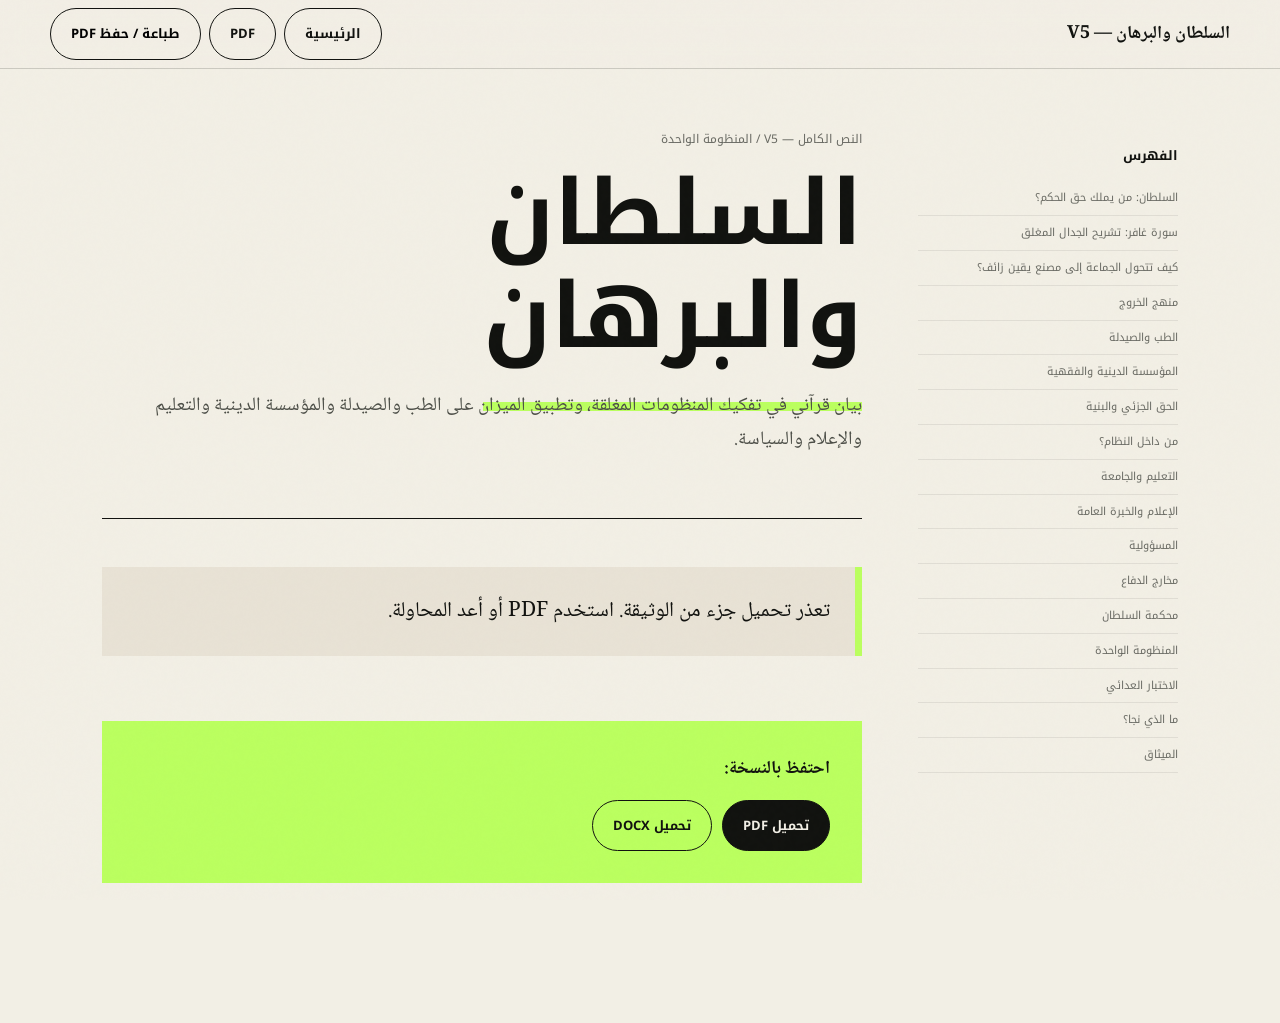
==== document/index.html @ 81b777c4 "feat: add stable same-origin document reader" ====
<!doctype html><html lang="ar" dir="rtl"><head><meta charset="utf-8"><meta name="viewport" content="width=device-width,initial-scale=1"><meta name="theme-color" content="#11120f"><title>السلطان والبرهان — الوثيقة الكاملة</title><meta name="description" content="النص الكامل لوثيقة السلطان والبرهان — V5 المنظومة الواحدة."><link rel="canonical" href="https://sultan-al-burhan.vercel.app/document/"><meta property="og:title" content="السلطان والبرهان — الوثيقة الكاملة"><meta property="og:description" content="V5 — المنظومة الواحدة. القرآن، التعقل، محكمة السلطان، Red Team والمراجع."><meta property="og:image" content="https://sultan-al-burhan.vercel.app/assets/og-image.png"><link rel="icon" href="/assets/favicon.svg" type="image/svg+xml"><link rel="stylesheet" href="/assets/styles.css"></head><body class="doc-page"><div class="progress"></div><div class="grain" aria-hidden="true"></div><header class="doc-top"><div class="inner"><strong>السلطان والبرهان — V5</strong><div class="doc-actions"><a class="btn" href="/">الرئيسية</a><a class="btn" href="/downloads/sultan-al-burhan-v5.pdf" download>PDF</a><button class="btn" onclick="window.print()">طباعة / حفظ PDF</button></div></div></header><div class="doc-layout"><aside class="toc"><h2>الفهرس</h2><a href="#section-1">السلطان: من يملك حق الحكم؟</a><a href="#section-2">سورة غافر: تشريح الجدال المغلق</a><a href="#section-3">كيف تتحول الجماعة إلى مصنع يقين زائف؟</a><a href="#section-4">منهج الخروج</a><a href="#section-5">الطب والصيدلة</a><a href="#section-6">المؤسسة الدينية والفقهية</a><a href="#section-7">الحق الجزئي والبنية</a><a href="#section-8">من داخل النظام؟</a><a href="#section-9">التعليم والجامعة</a><a href="#section-10">الإعلام والخبرة العامة</a><a href="#section-11">المسؤولية</a><a href="#section-12">مخارج الدفاع</a><a href="#section-13">محكمة السلطان</a><a href="#section-14">المنظومة الواحدة</a><a href="#section-15">الاختبار العدائي</a><a href="#section-16">ما الذي نجا؟</a><a href="#section-17">الميثاق</a></aside><main class="doc-main"><header class="doc-mast"><div class="kicker">النص الكامل — V5 / المنظومة الواحدة</div><h1>السلطان <span>والبرهان</span></h1><p>بيان قرآني في تفكيك المنظومات المغلقة، وتطبيق الميزان على الطب والصيدلة والمؤسسة الدينية والتعليم والإعلام والسياسة.</p></header><article id="document-content" class="doc-content"><div class="ayah" id="loading">جاري فتح النص الكامل…</div><noscript><p>JavaScript مطلوب لتجميع أجزاء الوثيقة على الصفحة. يمكنك تحميل PDF مباشرة.</p></noscript></article><div class="doc-download"><strong>احتفظ بالنسخة:</strong><div class="download-actions" style="margin-top:14px"><a class="btn primary" href="/downloads/sultan-al-burhan-v5.pdf" download>تحميل PDF</a><a class="btn ghost" href="/downloads/sultan-al-burhan-v5.docx" download>تحميل DOCX</a></div></div></main></div><script>const parts=Array.from({length:9},(_,i)=>`/document/parts/part-${String(i+1).padStart(2,'0')}.html`);Promise.all(parts.map(u=>fetch(u).then(r=>{if(!r.ok)throw new Error(u);return r.text()}))).then(xs=>{document.getElementById('document-content').innerHTML=xs.join('');if(location.hash)setTimeout(()=>document.querySelector(location.hash)?.scrollIntoView(),0)}).catch(()=>{document.getElementById('loading').textContent='تعذر تحميل جزء من الوثيقة. استخدم PDF أو أعد المحاولة.'});</script><script src="/assets/app.js" defer></script></body></html>
---- assets/styles.css ----
@import url('https://fonts.googleapis.com/css2?family=Noto+Kufi+Arabic:wght@400;600;700;800&family=Noto+Naskh+Arabic:wght@400;500;600;700&display=swap');
:root{--ink:#11120f;--paper:#f2efe5;--paper-2:#e8e3d6;--acid:#bbff5f;--muted:#696a63;--line:rgba(17,18,15,.17);--max:1160px;--dark:#10110f}
*{box-sizing:border-box}html{scroll-behavior:smooth}body{margin:0;background:var(--paper);color:var(--ink);font-family:'Noto Naskh Arabic',Tahoma,Arial,sans-serif;line-height:1.8}a{color:inherit;text-decoration:none}button{font:inherit}.wrap{width:min(var(--max),calc(100% - 40px));margin-inline:auto}
.grain{position:fixed;inset:0;pointer-events:none;opacity:.025;z-index:99;background-image:url("data:image/svg+xml,%3Csvg viewBox='0 0 180 180' xmlns='http://www.w3.org/2000/svg'%3E%3Cfilter id='n'%3E%3CfeTurbulence type='fractalNoise' baseFrequency='.85' numOctaves='4' stitchTiles='stitch'/%3E%3C/filter%3E%3Crect width='100%25' height='100%25' filter='url(%23n)' opacity='.65'/%3E%3C/svg%3E")}
.nav{height:82px;display:flex;align-items:center;justify-content:space-between;border-bottom:1px solid var(--line);font-family:'Noto Kufi Arabic',sans-serif;font-size:13px}.brand{font-weight:800}.nav nav{display:flex;gap:24px;align-items:center}.nav nav a{opacity:.72}.nav nav a:hover{opacity:1}.nav-download{border:1px solid var(--ink);padding:5px 11px;border-radius:100px;opacity:1!important}
.hero{min-height:690px;padding:100px 0 56px;display:flex;flex-direction:column;justify-content:center}.eyebrow,.section-kicker{font-family:'Noto Kufi Arabic',sans-serif;font-size:12px;font-weight:700;letter-spacing:.04em;color:var(--muted)}.hero h1{font-family:'Noto Kufi Arabic',sans-serif;font-size:clamp(72px,13vw,170px);line-height:.95;margin:18px 0 24px;letter-spacing:-.06em}.hero h1 span{display:inline-block;border-bottom:12px solid var(--acid)}.lead{font-family:'Noto Kufi Arabic',sans-serif;font-size:clamp(22px,3.4vw,38px);font-weight:600;line-height:1.5;max-width:900px;margin:0 0 24px}.intro{font-size:20px;max-width:770px;color:#3e403b;margin:0 0 34px}.hero-actions{display:flex;gap:12px;flex-wrap:wrap}.btn{font-family:'Noto Kufi Arabic',sans-serif;font-size:13px;font-weight:700;padding:13px 20px;border-radius:999px;border:1px solid var(--ink);display:inline-flex;align-items:center;justify-content:center;cursor:pointer;background:transparent}.btn.primary{background:var(--ink);color:var(--paper)}.btn.primary:hover{background:#2a2c26}.btn.ghost:hover{background:rgba(17,18,15,.05)}.meta-row{margin-top:44px;display:flex;gap:18px;flex-wrap:wrap;font-family:'Noto Kufi Arabic',sans-serif;font-size:11px;color:var(--muted)}
.verse-band{background:var(--paper-2);border-top:1px solid var(--line);border-bottom:1px solid var(--line)}.verse-grid{display:grid;grid-template-columns:1fr 1fr}.verse-grid blockquote{margin:0;padding:48px 42px;border-left:1px solid var(--line)}.verse-grid blockquote:last-child{border-left:0}.verse-grid p{font-size:24px;line-height:2;margin:0 0 12px}.verse-grid cite{font-family:'Noto Kufi Arabic',sans-serif;font-style:normal;font-size:11px;color:var(--muted)}
.section{padding:110px 0}.section h2{font-family:'Noto Kufi Arabic',sans-serif;font-size:clamp(34px,5vw,64px);line-height:1.35;margin:16px 0 54px;letter-spacing:-.03em}.section h2 em{font-style:normal;border-bottom:8px solid var(--acid)}.three{display:grid;grid-template-columns:repeat(3,1fr);border-top:1px solid var(--ink);border-bottom:1px solid var(--ink)}.three article{padding:32px;border-left:1px solid var(--line)}.three article:last-child{border-left:0}.three .num{font-family:'Noto Kufi Arabic';font-size:11px;color:var(--muted)}.three h3{font-family:'Noto Kufi Arabic';font-size:24px;margin:16px 0 10px}.three p{font-size:17px;margin:0;color:#4c4d47}
.dark{background:var(--dark);color:var(--paper)}.light{color:#a6aa9e}.light-title{max-width:900px}.chain{display:flex;align-items:center;gap:12px;flex-wrap:wrap;margin:38px 0}.chain div{border:1px solid rgba(242,239,229,.35);padding:12px 16px;border-radius:999px;font-family:'Noto Kufi Arabic';font-size:12px}.chain span{color:var(--acid);font-size:22px}.dark-copy{max-width:850px;font-size:20px;color:#cbcdc5}
.verdict-section{padding-top:130px}.verdict{border:1px solid var(--ink);padding:50px;position:relative;background:#ece7d9}.verdict:before{content:'';position:absolute;right:0;top:0;width:10px;height:100%;background:var(--acid)}.verdict-label{font-family:'Noto Kufi Arabic';font-size:12px;font-weight:800;margin:0}.verdict h2{font-size:clamp(32px,4.5vw,56px);margin:16px 0 24px}.verdict>p:last-child{font-size:20px;max-width:900px;margin:0}
.court-section{background:#ded8ca;border-top:1px solid var(--line);border-bottom:1px solid var(--line)}.court-grid{display:grid;grid-template-columns:1fr 1fr;gap:1px;background:var(--ink);border:1px solid var(--ink)}.court-card{background:var(--paper);padding:34px}.court-card span{font-family:'Noto Kufi Arabic';font-size:11px;color:var(--muted)}.court-card h3{font-family:'Noto Kufi Arabic';font-size:28px;line-height:1.5;margin:13px 0}.court-card p{margin:0;font-size:17px;color:#4c4d47}
.questions ol{list-style:none;padding:0;margin:0;border-top:1px solid var(--ink)}.questions li{display:grid;grid-template-columns:70px 1fr;align-items:center;border-bottom:1px solid var(--line);padding:18px 0;font-family:'Noto Kufi Arabic';font-size:clamp(18px,2.5vw,27px);font-weight:600}.questions li span{font-size:11px;color:var(--muted)}
.sources-section{background:#f7f4eb}.source-list{border-top:1px solid var(--ink)}.source-list a{display:grid;grid-template-columns:180px 1fr;gap:28px;padding:24px 0;border-bottom:1px solid var(--line);transition:.2s}.source-list a:hover{padding-right:12px}.source-list strong{font-family:'Noto Kufi Arabic';font-size:13px}.source-list span{font-size:17px;color:#454740}.source-note{color:var(--muted);margin-top:24px}
.download-section{padding-bottom:70px}.download-box{background:var(--acid);padding:46px;display:flex;gap:40px;justify-content:space-between;align-items:center}.download-box h2{font-size:42px;margin:7px 0 8px}.download-box p{max-width:680px;margin:0}.download-actions{display:flex;gap:10px;flex-shrink:0;flex-wrap:wrap}.share{padding:0 0 80px;text-align:center}.share p{font-family:'Noto Kufi Arabic';font-weight:700}.share-buttons{display:flex;justify-content:center;gap:8px;flex-wrap:wrap}.share-buttons button{background:transparent;border:1px solid var(--ink);border-radius:999px;padding:9px 15px;cursor:pointer}.share-buttons button:hover{background:var(--ink);color:var(--paper)}#copied{opacity:0;margin-top:12px;font-size:13px;color:var(--muted);transition:.2s}#copied.show{opacity:1}.footer{border-top:1px solid var(--line);padding:30px 0 45px;display:flex;justify-content:space-between;gap:20px;font-family:'Noto Kufi Arabic';font-size:11px;color:var(--muted)}
.doc-page{font-size:18px}.doc-top{position:sticky;top:0;z-index:20;background:rgba(242,239,229,.94);backdrop-filter:blur(12px);border-bottom:1px solid var(--line)}.doc-top .inner{width:min(1180px,calc(100% - 32px));margin:auto;min-height:68px;display:flex;align-items:center;justify-content:space-between;gap:12px}.doc-actions{display:flex;gap:8px;flex-wrap:wrap}.doc-layout{width:min(1180px,calc(100% - 32px));margin:auto;display:grid;grid-template-columns:260px minmax(0,760px);gap:56px;justify-content:center}.toc{position:sticky;top:96px;align-self:start;padding:48px 0;max-height:calc(100vh - 110px);overflow:auto}.toc h2{font-family:'Noto Kufi Arabic';font-size:13px;margin:0 0 14px}.toc a{display:block;font-family:'Noto Kufi Arabic';font-size:11px;color:var(--muted);padding:7px 0;border-bottom:1px solid rgba(17,18,15,.08)}.toc a:hover{color:var(--ink)}.doc-main{padding:60px 0 120px;min-width:0}.doc-mast{padding-bottom:42px;border-bottom:1px solid var(--ink);margin-bottom:48px}.doc-mast .kicker{font-family:'Noto Kufi Arabic';font-size:12px;color:var(--muted)}.doc-mast h1{font-family:'Noto Kufi Arabic';font-size:clamp(48px,8vw,90px);line-height:1.15;margin:12px 0}.doc-mast h1 span{border-bottom:9px solid var(--acid)}.doc-mast p{font-size:19px;color:#4b4d46}.doc-content h2{font-family:'Noto Kufi Arabic';font-size:clamp(28px,4vw,43px);line-height:1.45;margin:76px 0 28px;padding-top:20px;border-top:1px solid var(--ink)}.doc-content h3{font-family:'Noto Kufi Arabic';font-size:23px;line-height:1.55;margin:44px 0 16px}.doc-content p{margin:0 0 16px}.doc-content .table-wrap{overflow:auto;margin:25px 0;border:1px solid var(--ink);background:#ece7da}.doc-content table{border-collapse:collapse;width:100%;min-width:620px;font-size:15px;line-height:1.8}.doc-content th,.doc-content td{padding:14px 15px;border-left:1px solid var(--line);border-bottom:1px solid var(--line);vertical-align:top}.doc-content th{font-weight:600;background:#e0d9ca}.doc-content .ayah{font-size:21px;line-height:2.15;background:#e8e2d5;border-right:7px solid var(--acid);padding:22px 25px;margin:24px 0}.doc-download{margin:65px 0 20px;background:var(--acid);padding:32px}.progress{position:fixed;top:0;right:0;height:3px;background:var(--acid);width:0;z-index:50}
@media(max-width:900px){.doc-layout{grid-template-columns:1fr}.toc{display:none}.doc-main{padding-top:38px}}
@media(max-width:820px){.nav nav a:not(.nav-download){display:none}.hero{min-height:auto;padding:80px 0}.hero h1{font-size:clamp(62px,22vw,118px)}.hero h1 span{border-width:8px}.verse-grid{grid-template-columns:1fr}.verse-grid blockquote{border-left:0;border-bottom:1px solid var(--line);padding:32px 0}.verse-grid blockquote:last-child{border-bottom:0}.three{grid-template-columns:1fr}.three article{border-left:0;border-bottom:1px solid var(--line);padding:28px 0}.three article:last-child{border-bottom:0}.court-grid{grid-template-columns:1fr}.section{padding:80px 0}.verdict{padding:34px 26px}.source-list a{grid-template-columns:1fr;gap:4px}.download-box{flex-direction:column;align-items:flex-start;padding:32px 24px}.footer{flex-direction:column}.chain span{display:none}.doc-top .inner{padding:10px 0;align-items:flex-start}.doc-main{font-size:17px}.doc-content h2{margin-top:60px}.doc-content table{min-width:560px}}
@media print{.doc-top,.toc,.progress,.doc-download{display:none!important}.doc-layout{display:block;width:100%}.doc-main{padding:0}.doc-content h2{break-after:avoid}.doc-content .table-wrap{overflow:visible}.doc-content table{min-width:0;font-size:10px}body{background:#fff}.grain{display:none}}
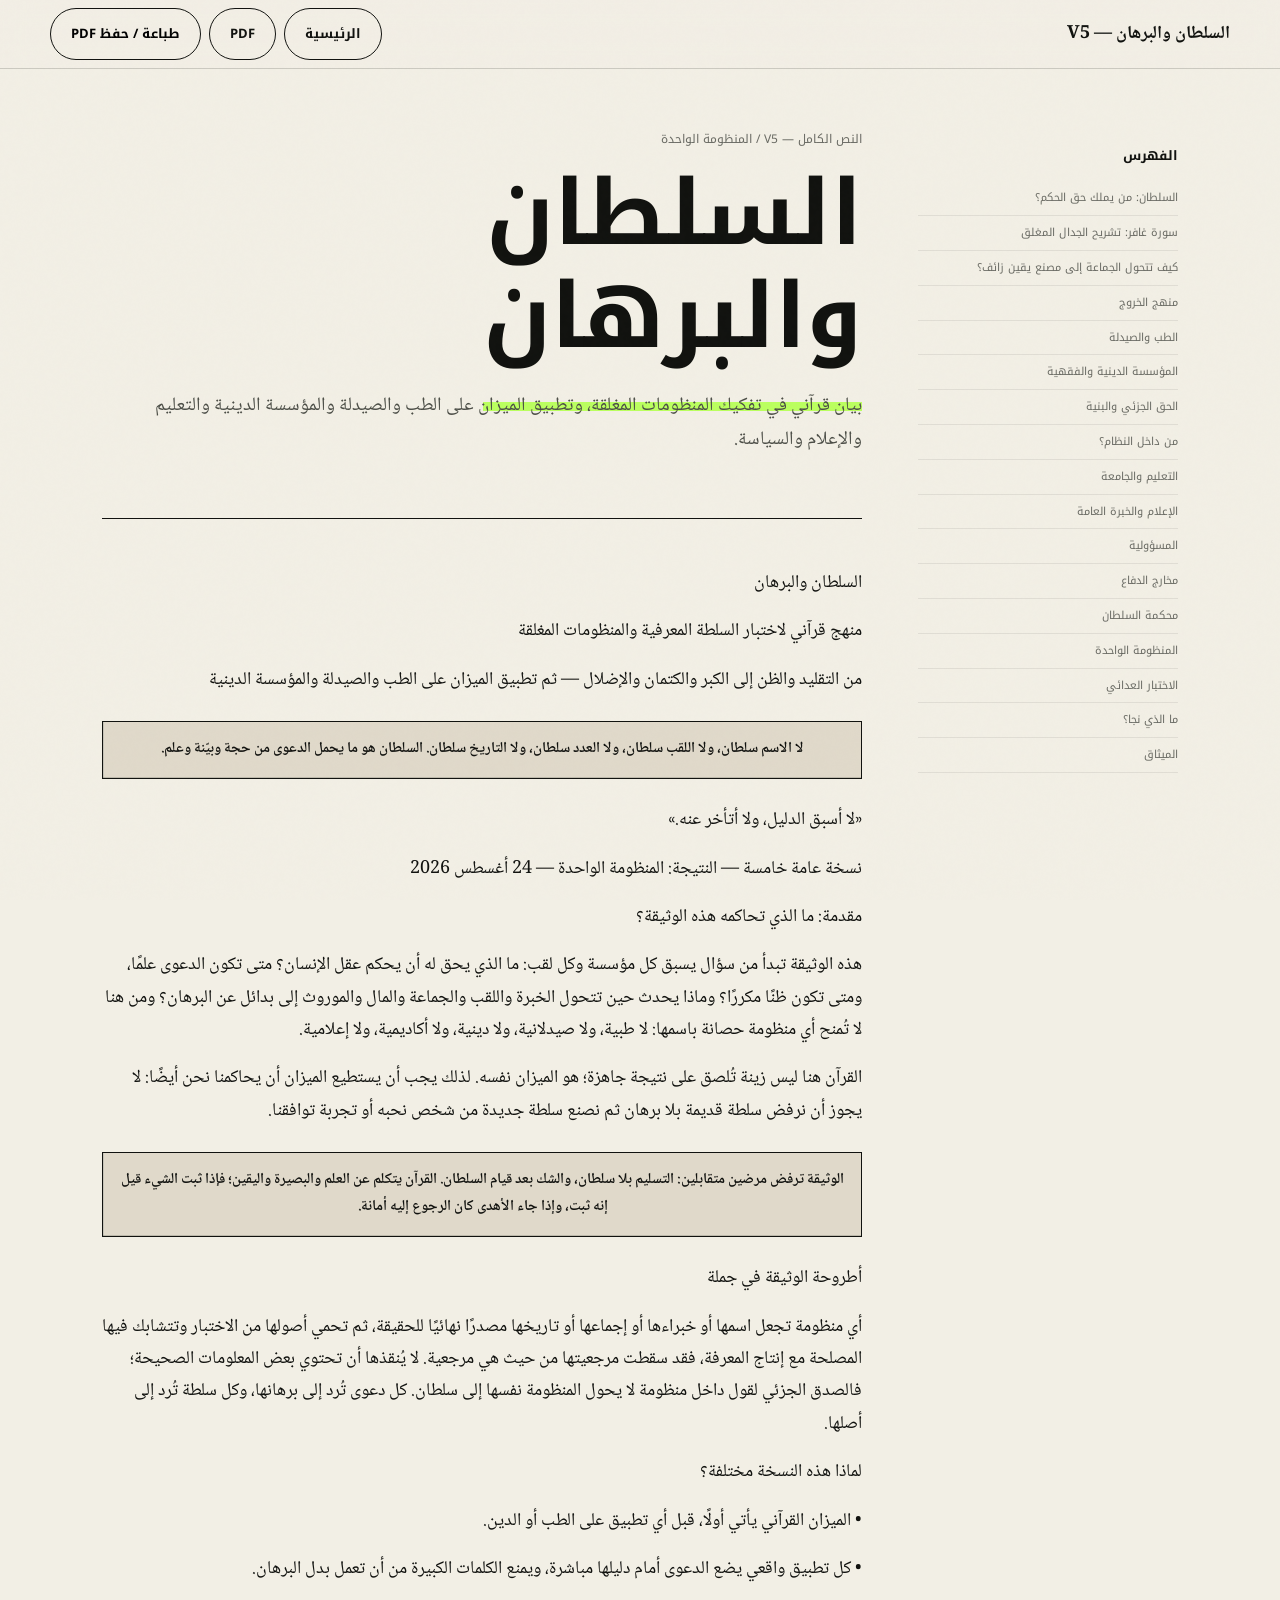
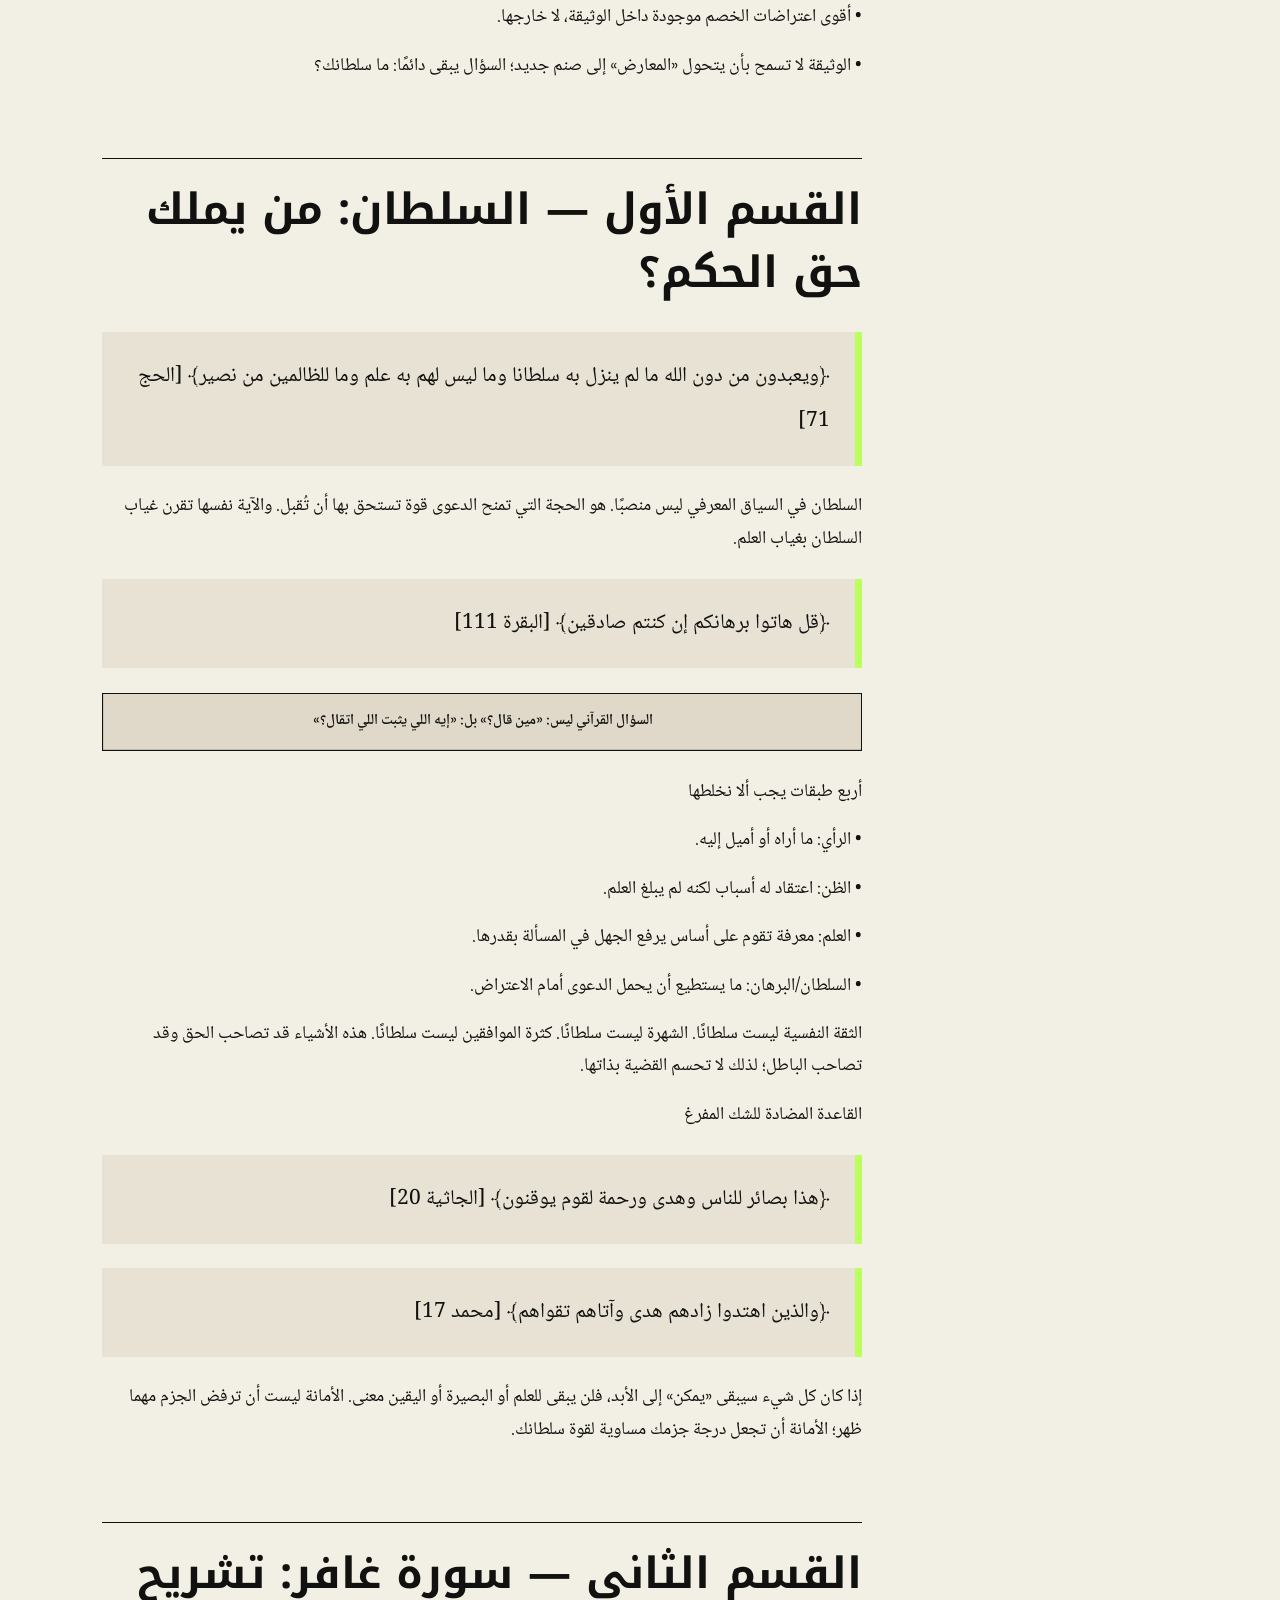
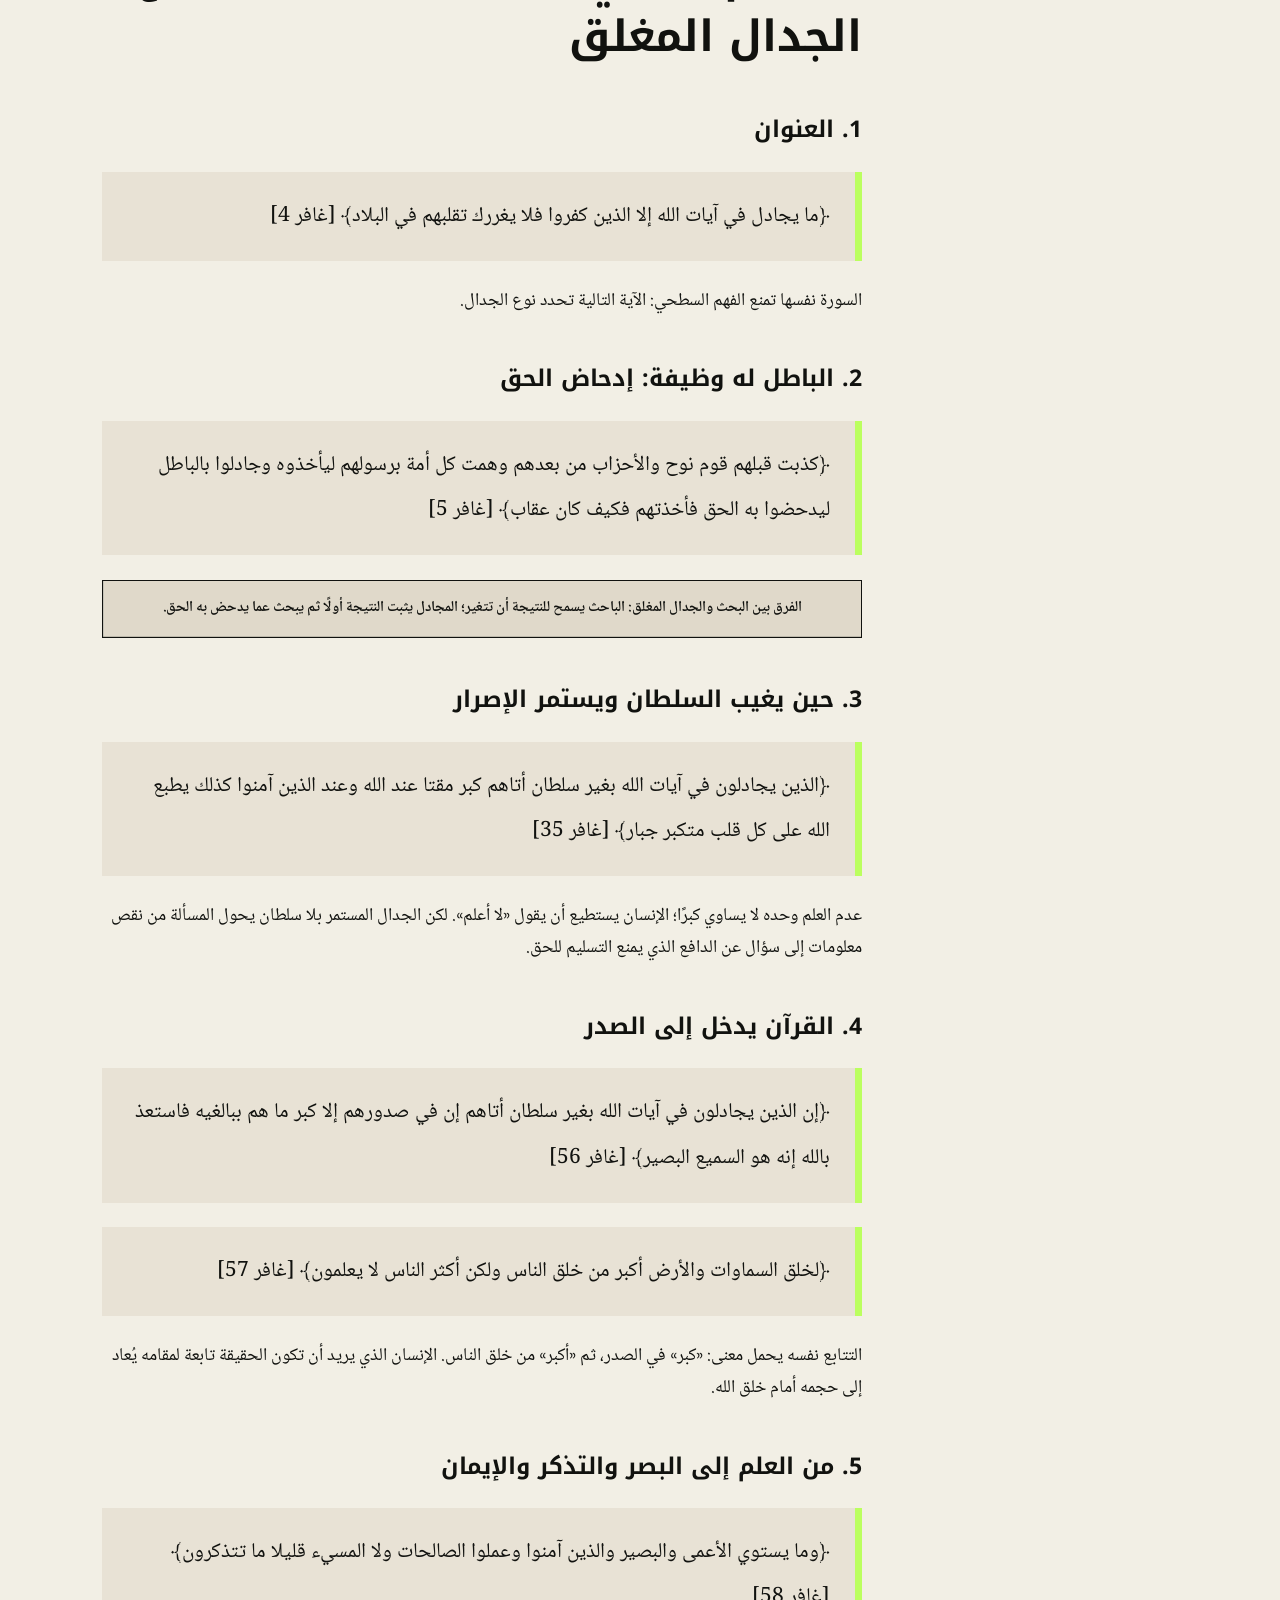
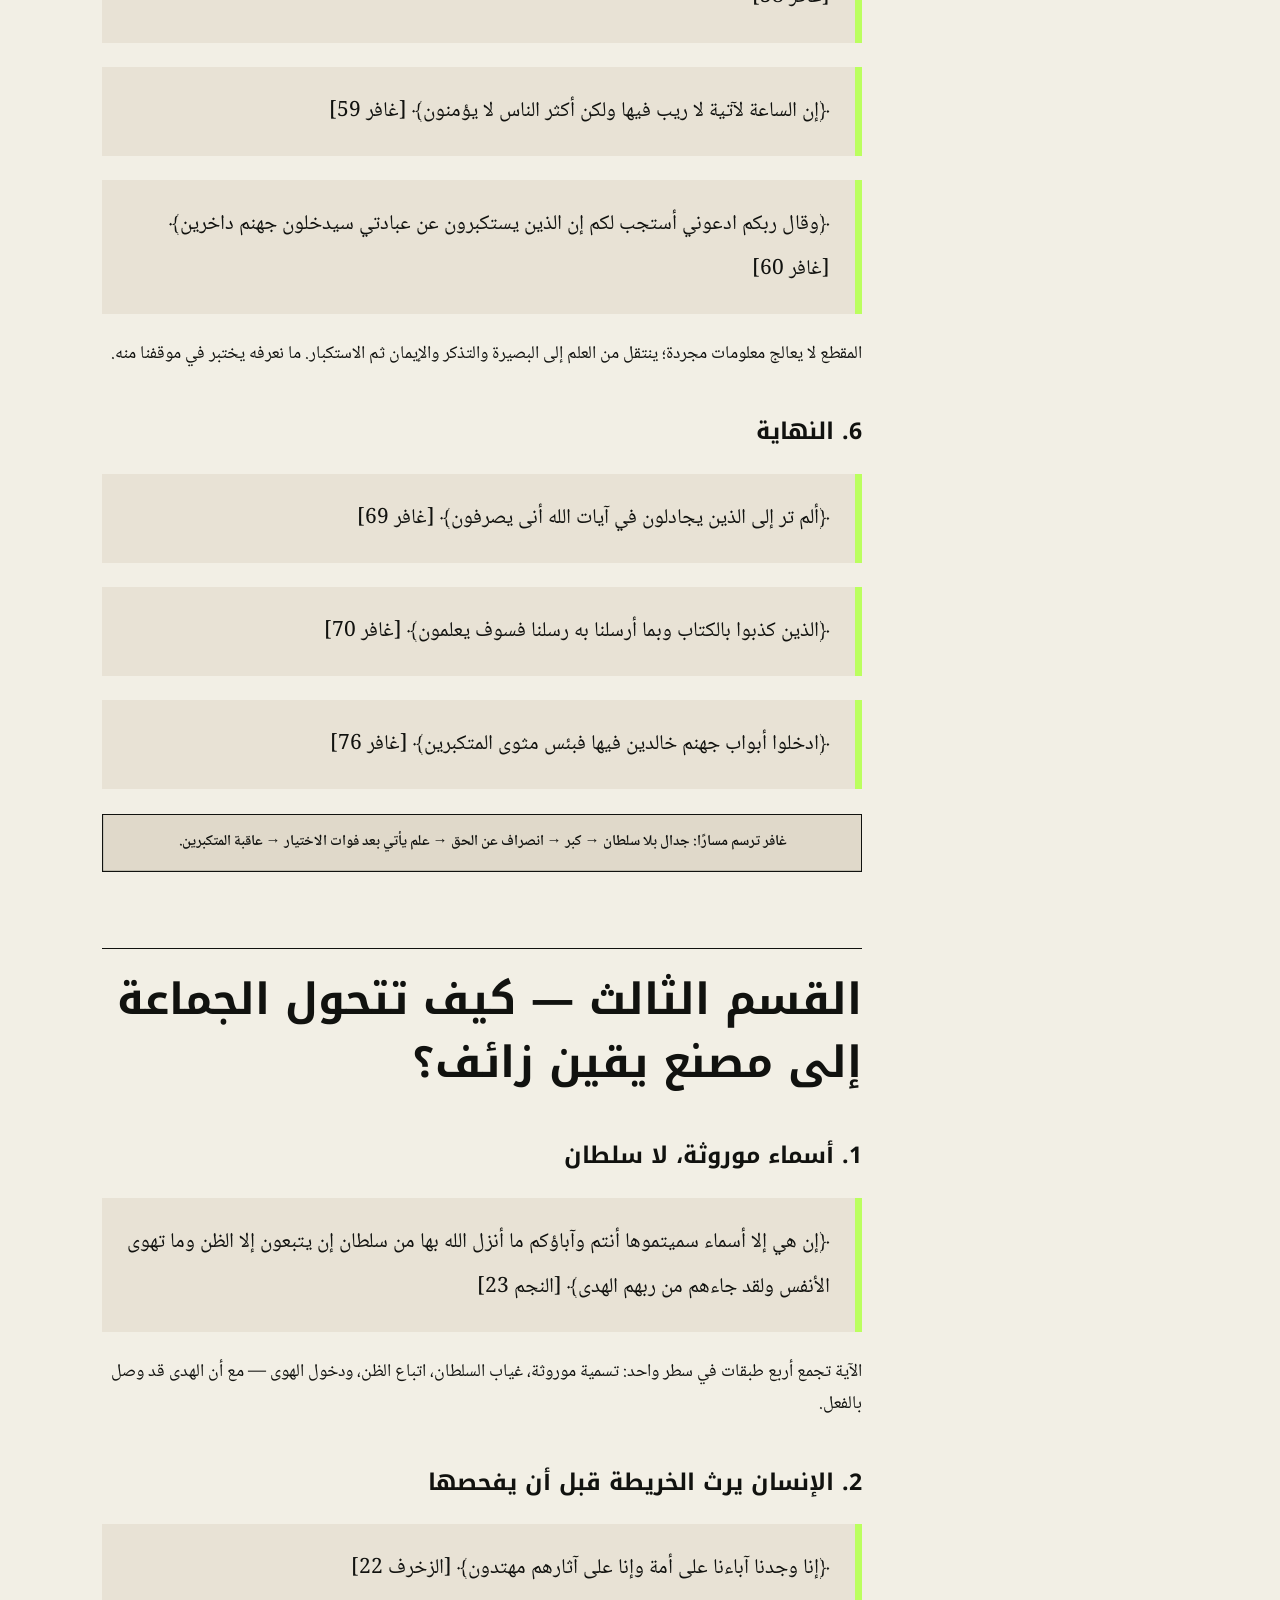
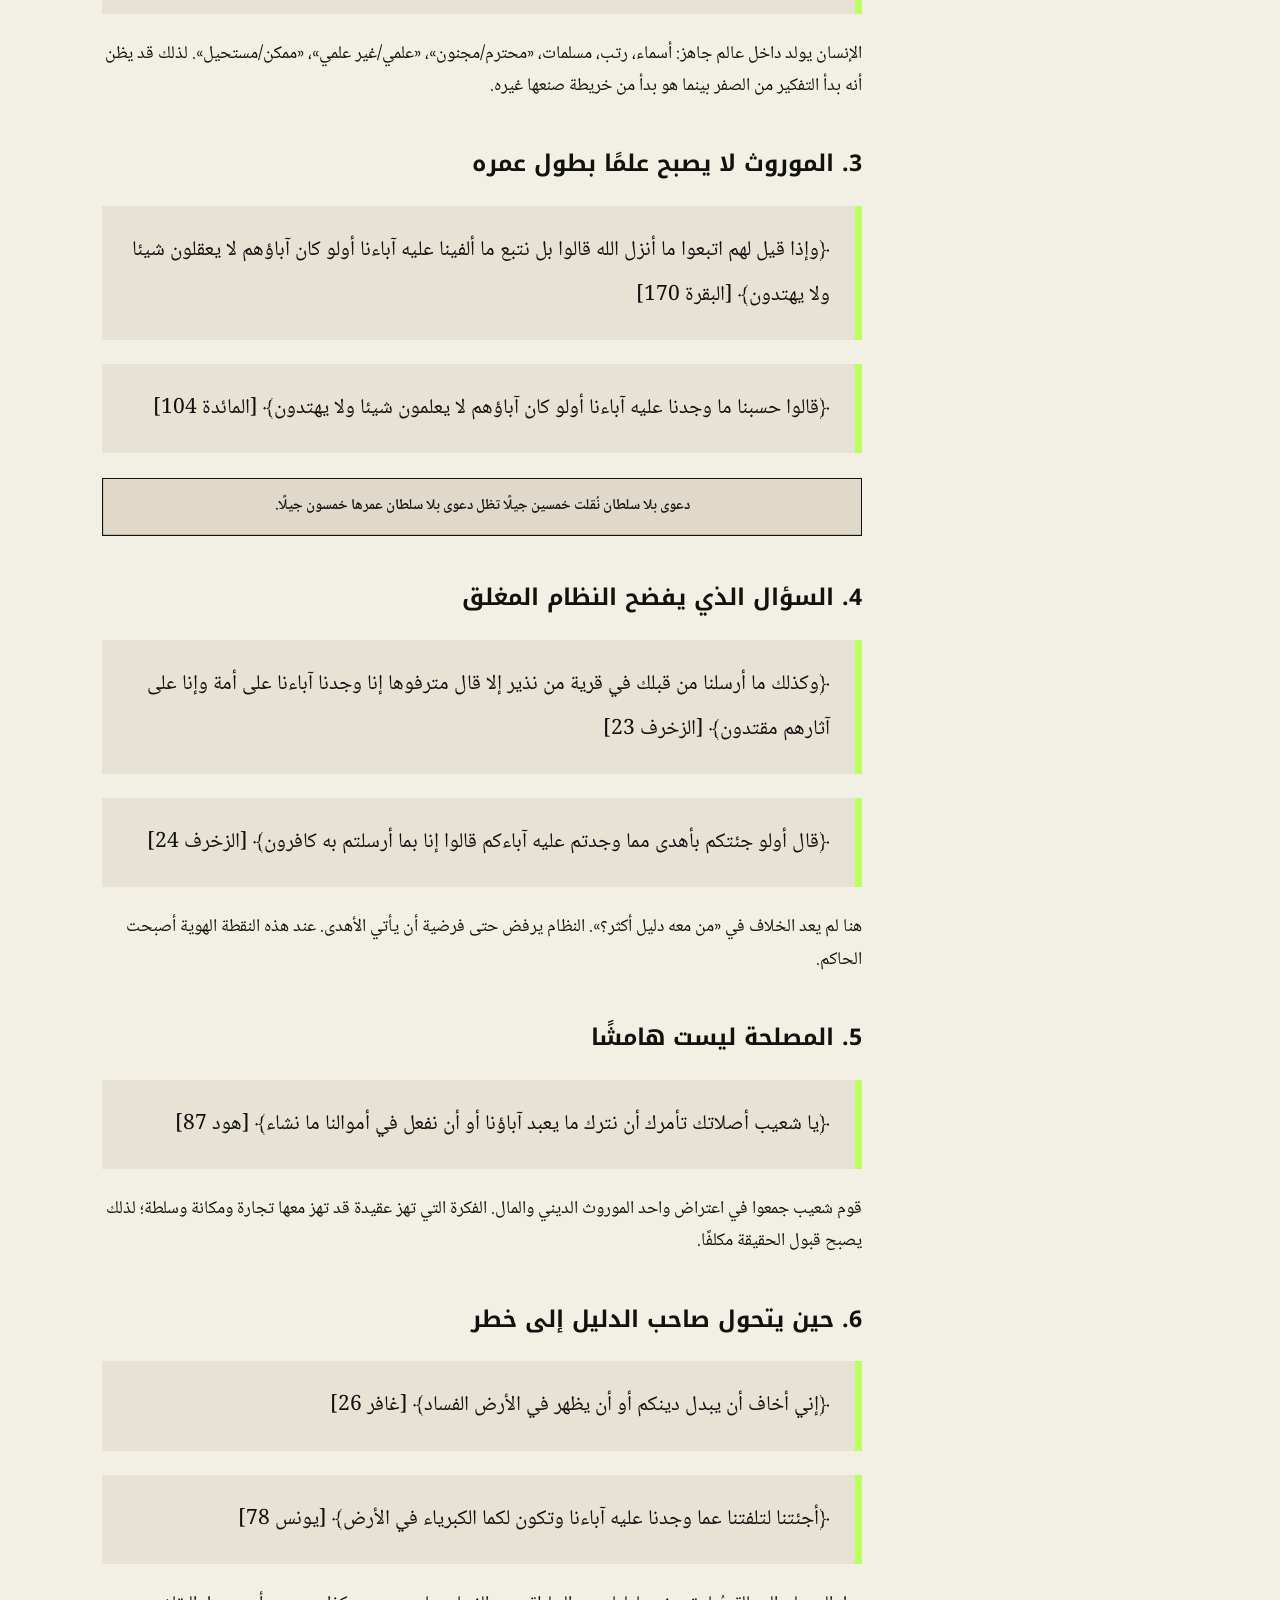
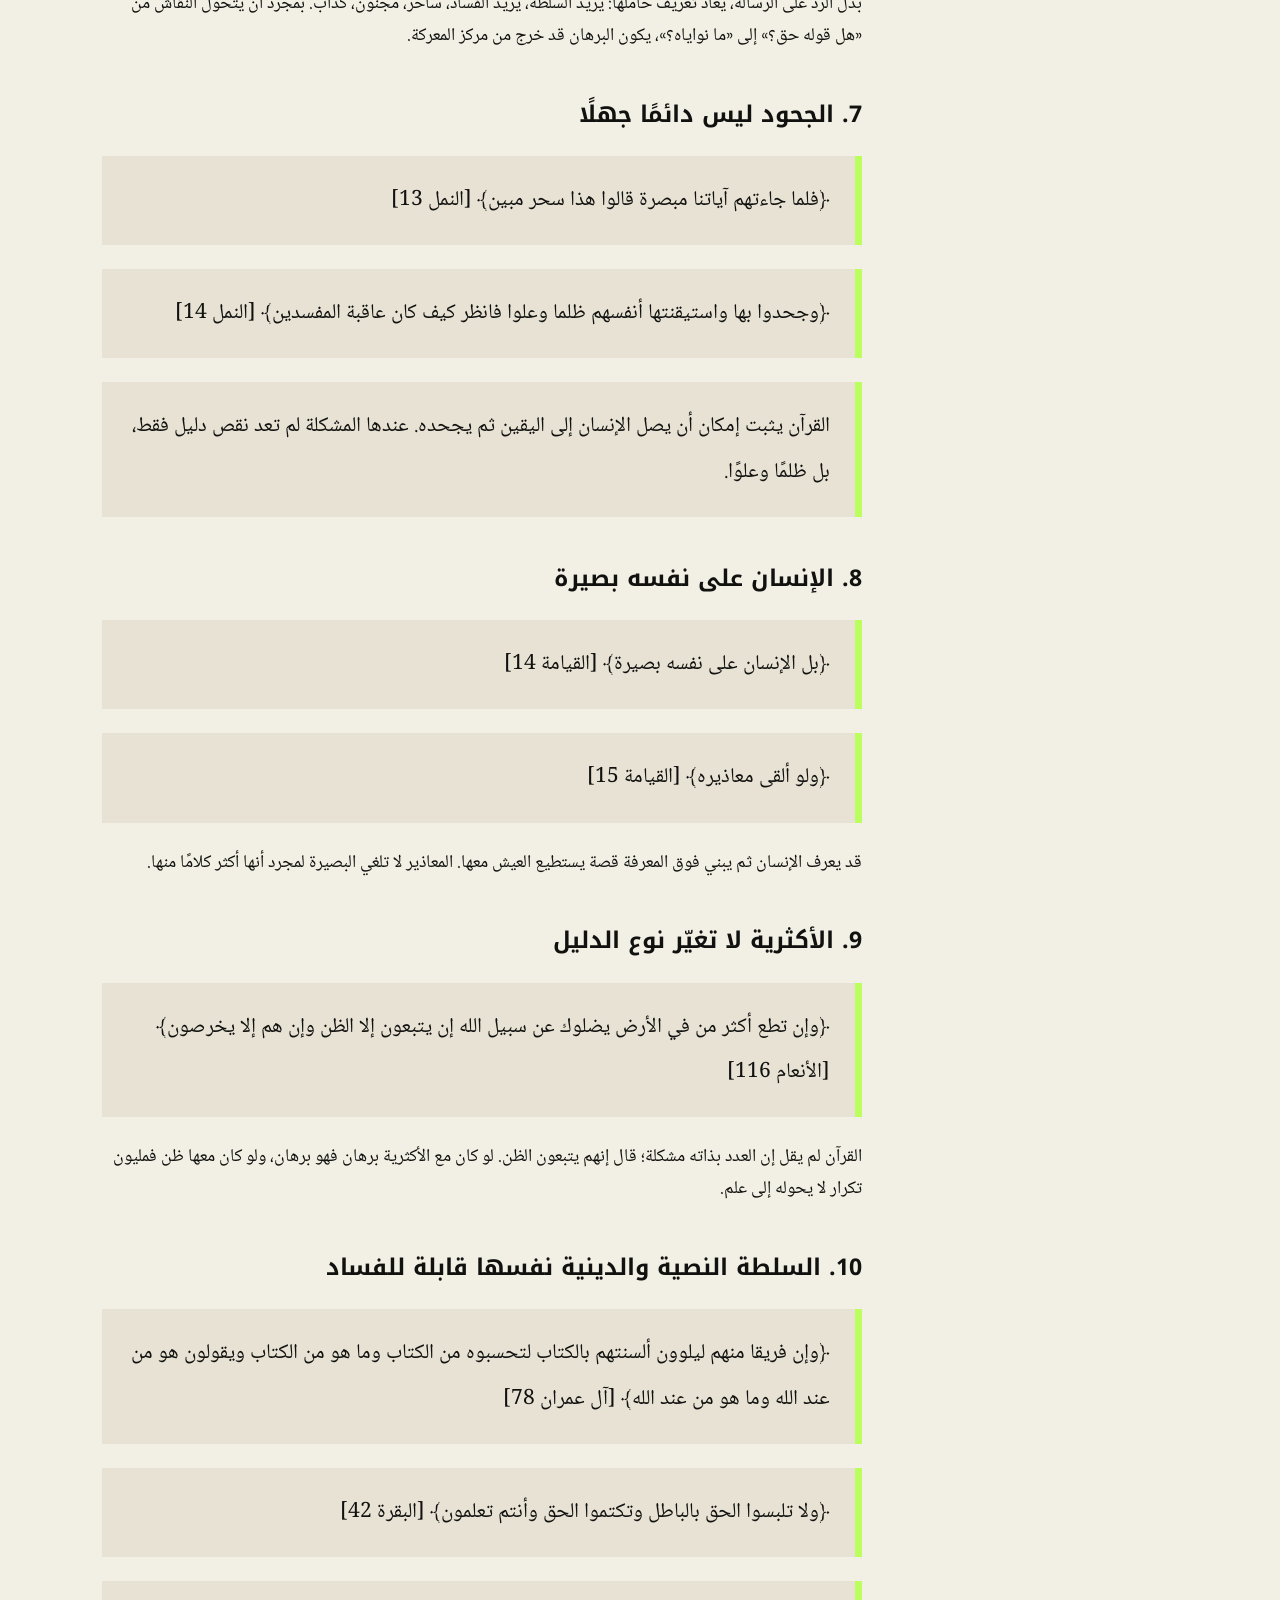
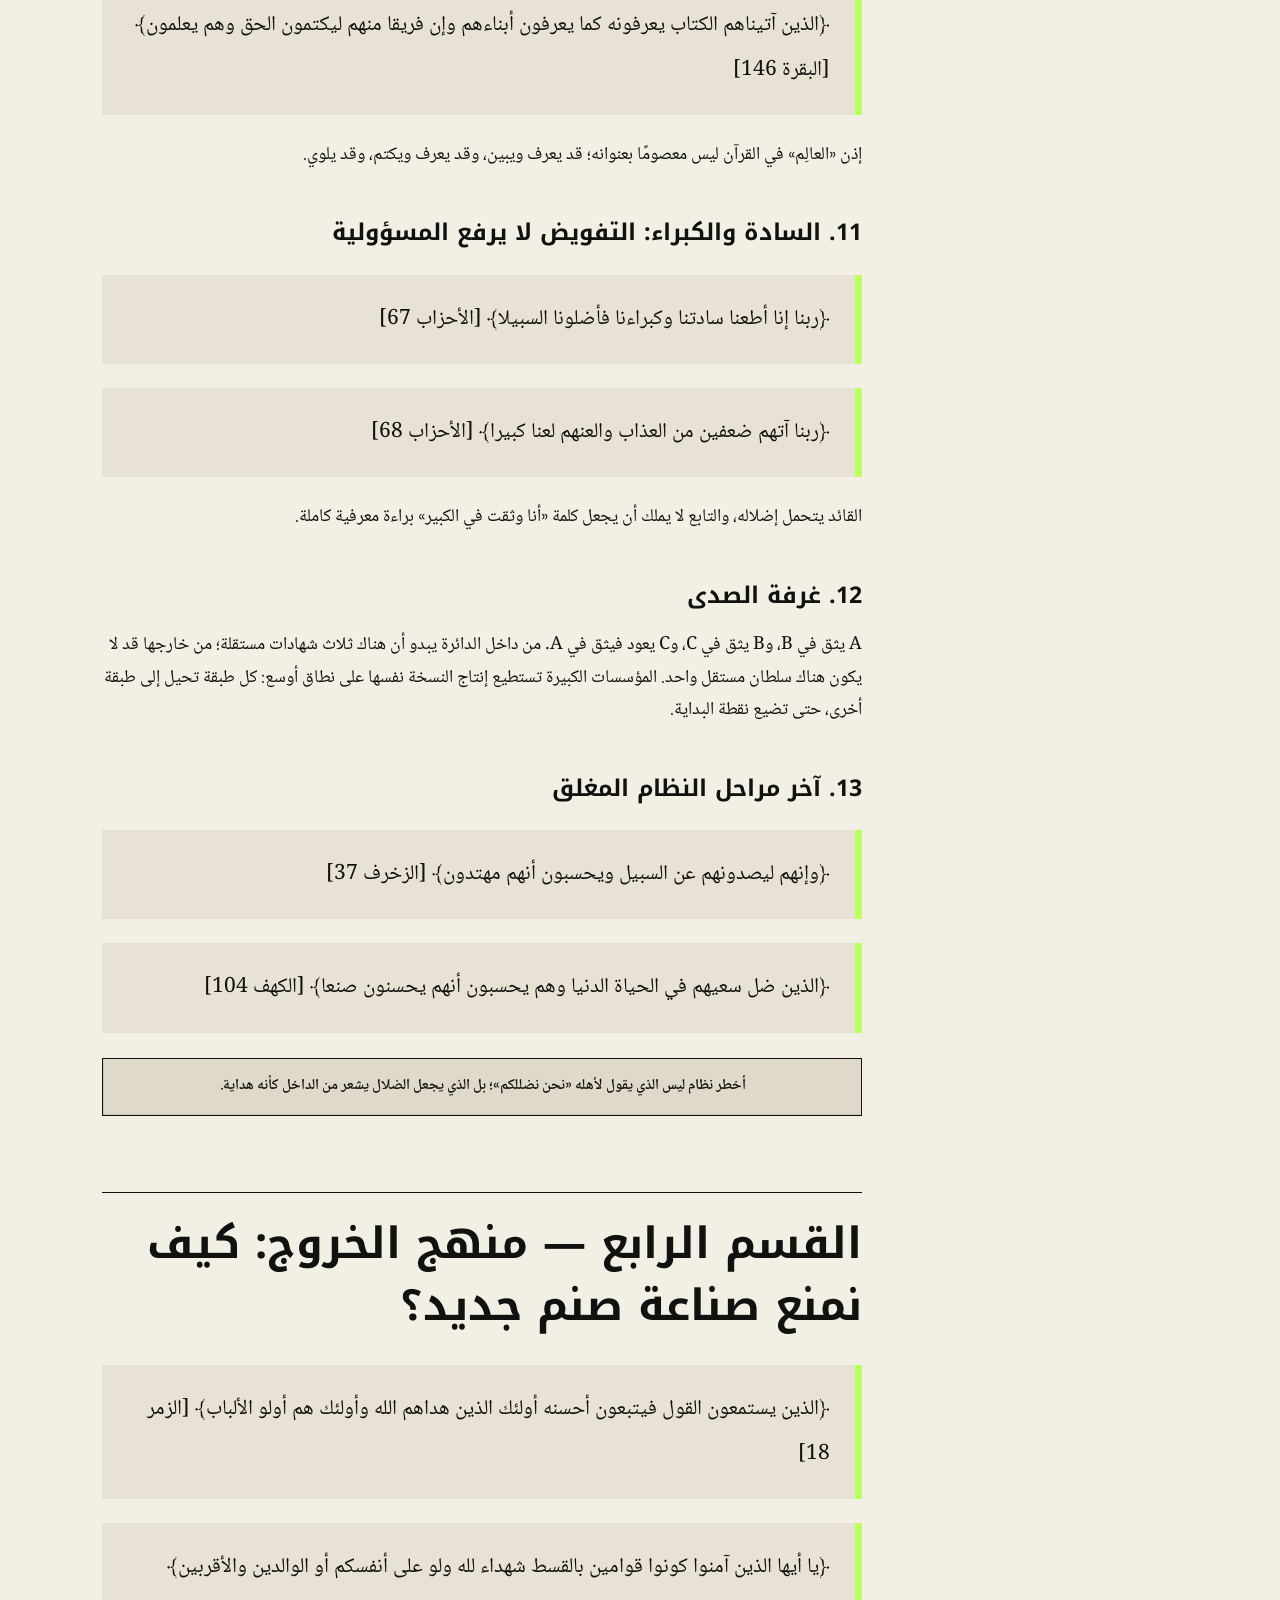
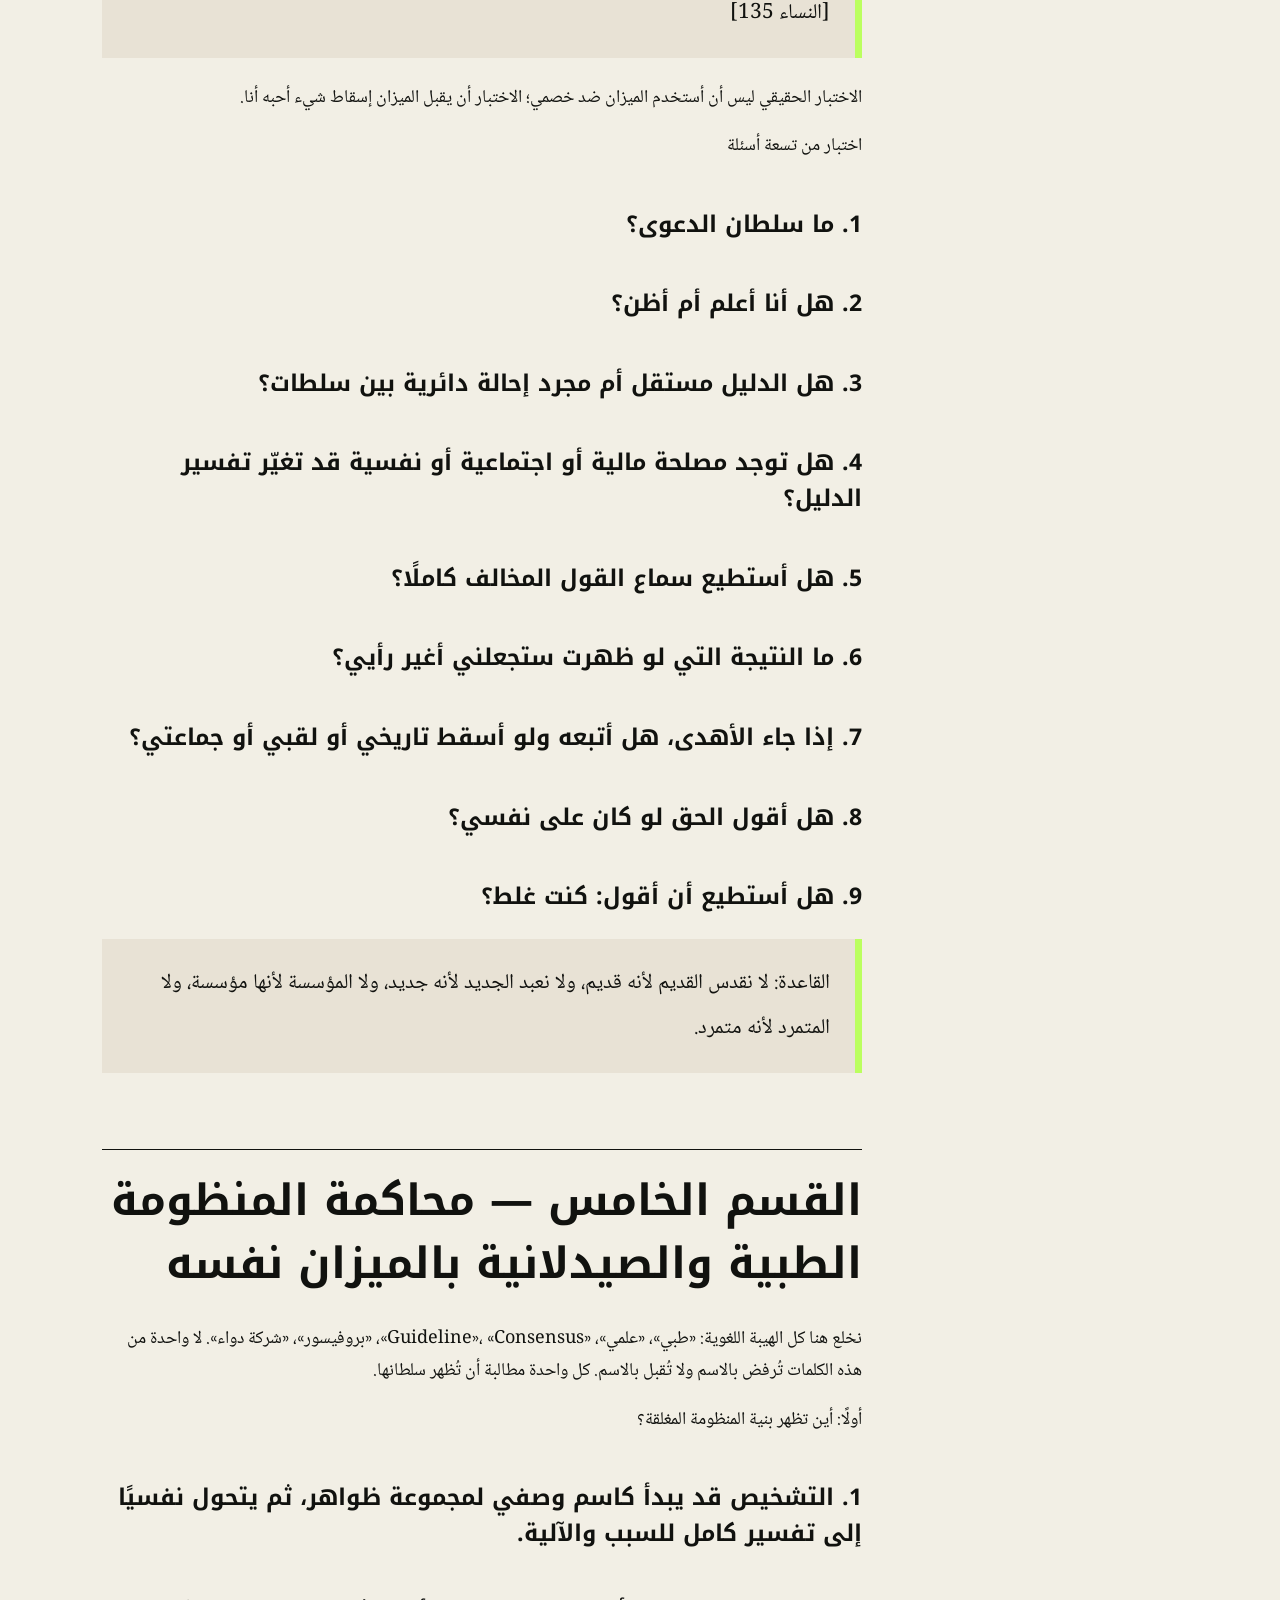
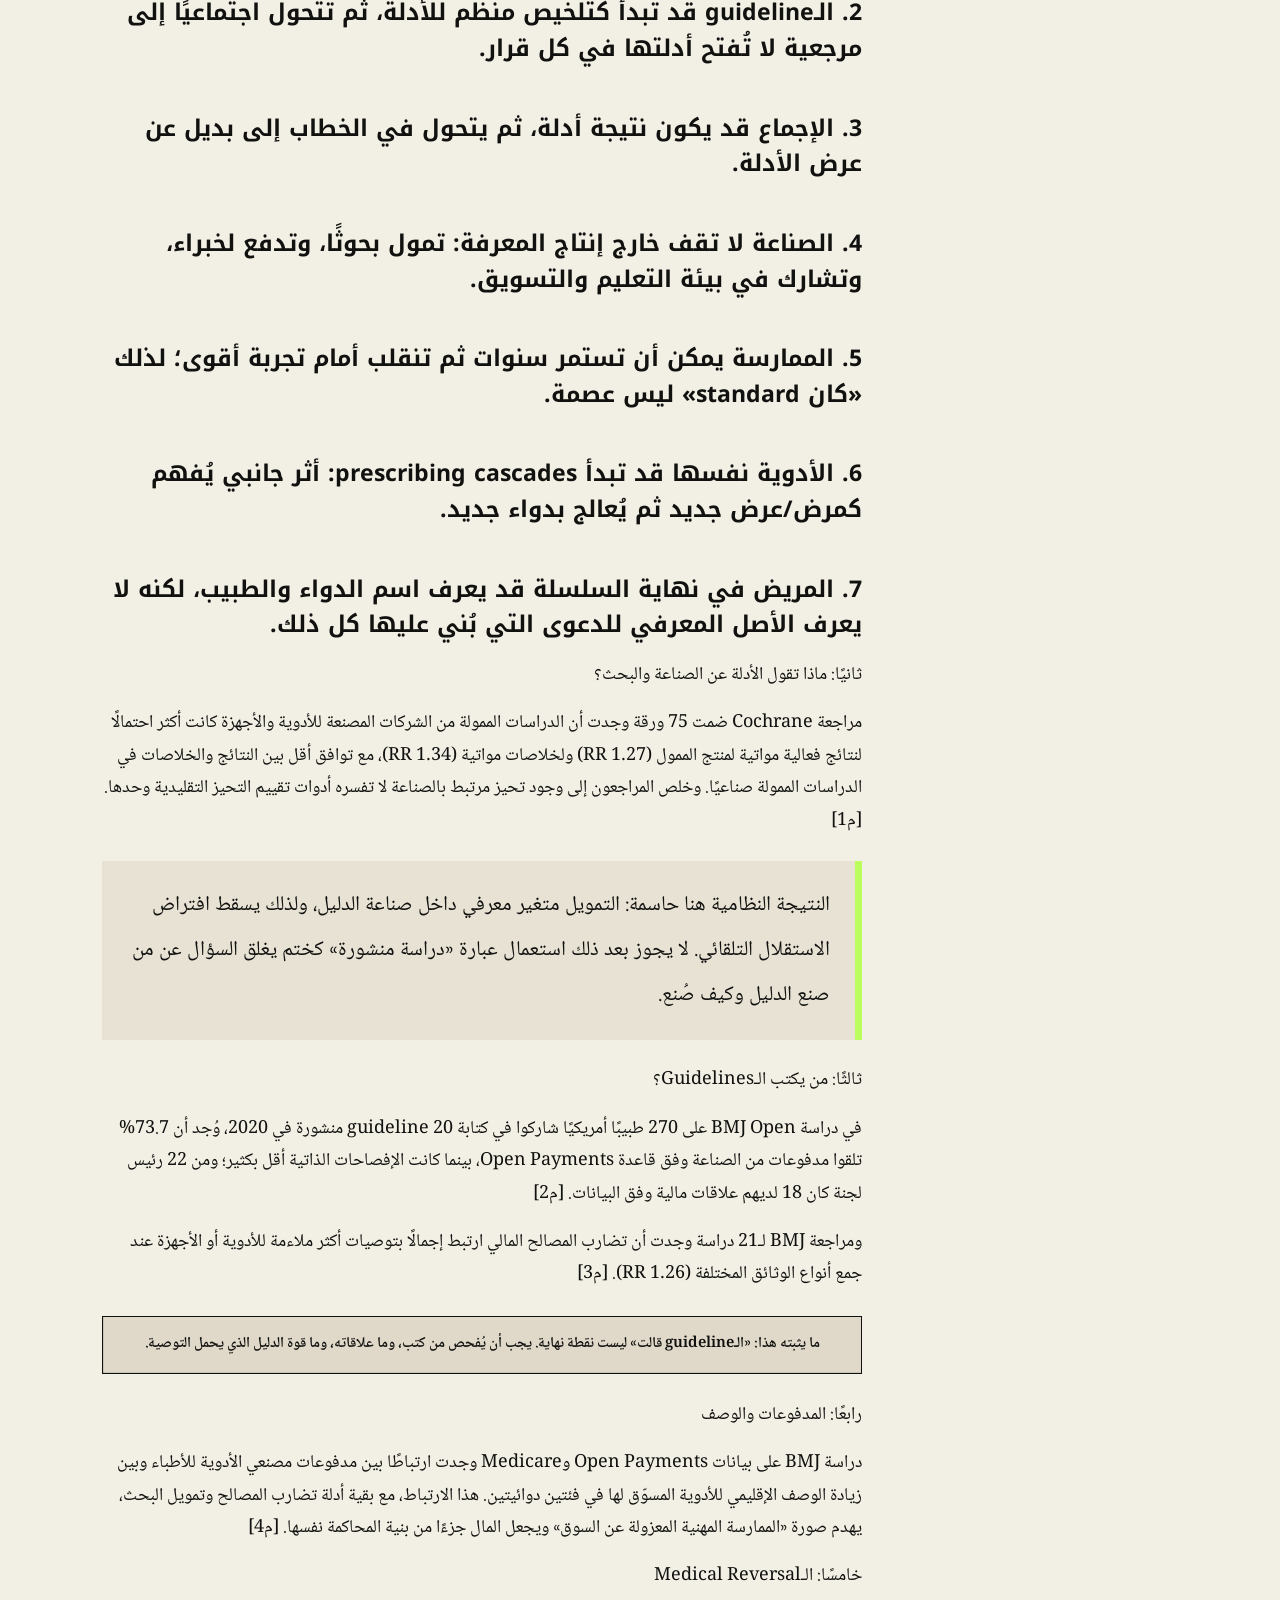
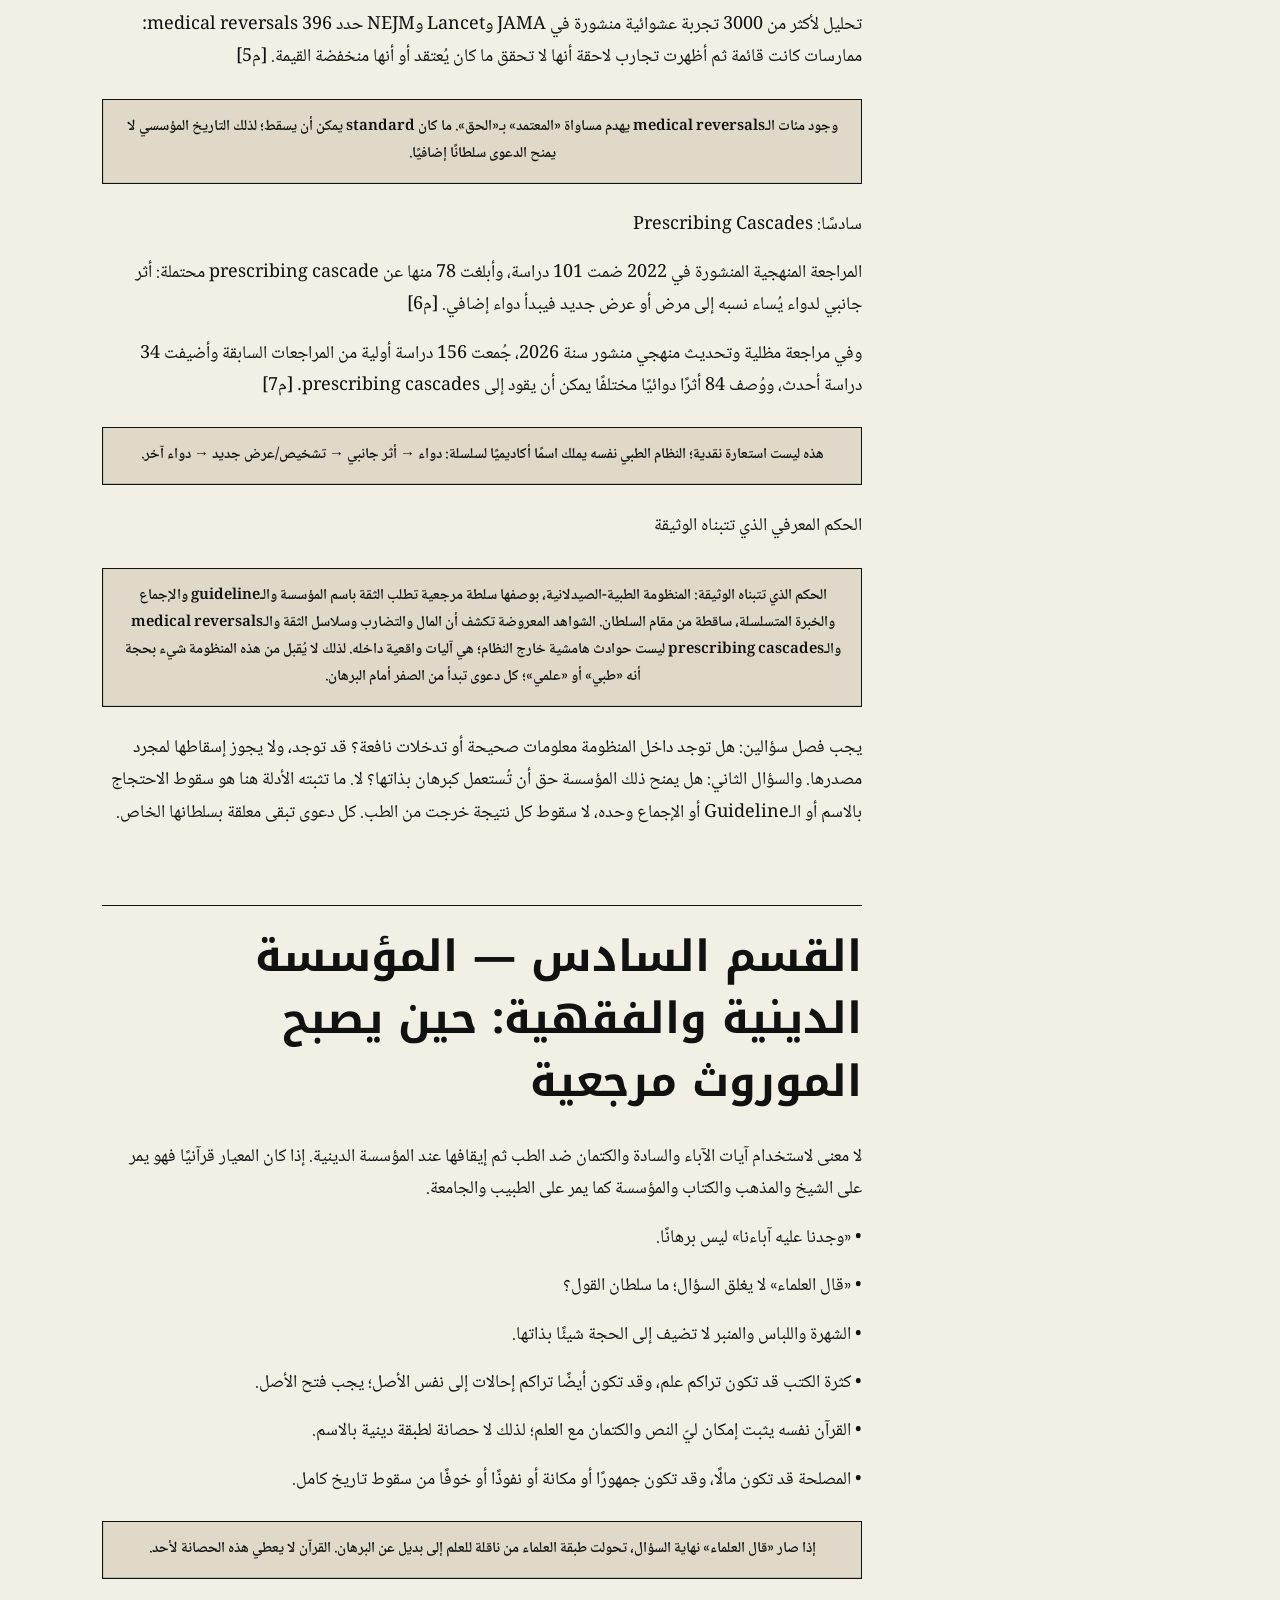
==== commit 3627d46a: "feat: add client-side PDF and Word export" ====
--- a/document/index.html
+++ b/document/index.html
@@ -1 +1,2 @@
-<!doctype html><html lang="ar" dir="rtl"><head><meta charset="utf-8"><meta name="viewport" content="width=device-width,initial-scale=1"><meta name="theme-color" content="#11120f"><title>السلطان والبرهان — الوثيقة الكاملة</title><meta name="description" content="النص الكامل لوثيقة السلطان والبرهان — V5 المنظومة الواحدة."><link rel="canonical" href="https://sultan-al-burhan.vercel.app/document/"><meta property="og:title" content="السلطان والبرهان — الوثيقة الكاملة"><meta property="og:description" content="V5 — المنظومة الواحدة. القرآن، التعقل، محكمة السلطان، Red Team والمراجع."><meta property="og:image" content="https://sultan-al-burhan.vercel.app/assets/og-image.png"><link rel="icon" href="/assets/favicon.svg" type="image/svg+xml"><link rel="stylesheet" href="/assets/styles.css"></head><body class="doc-page"><div class="progress"></div><div class="grain" aria-hidden="true"></div><header class="doc-top"><div class="inner"><strong>السلطان والبرهان — V5</strong><div class="doc-actions"><a class="btn" href="/">الرئيسية</a><a class="btn" href="/downloads/sultan-al-burhan-v5.pdf" download>PDF</a><button class="btn" onclick="window.print()">طباعة / حفظ PDF</button></div></div></header><div class="doc-layout"><aside class="toc"><h2>الفهرس</h2><a href="#section-1">السلطان: من يملك حق الحكم؟</a><a href="#section-2">سورة غافر: تشريح الجدال المغلق</a><a href="#section-3">كيف تتحول الجماعة إلى مصنع يقين زائف؟</a><a href="#section-4">منهج الخروج</a><a href="#section-5">الطب والصيدلة</a><a href="#section-6">المؤسسة الدينية والفقهية</a><a href="#section-7">الحق الجزئي والبنية</a><a href="#section-8">من داخل النظام؟</a><a href="#section-9">التعليم والجامعة</a><a href="#section-10">الإعلام والخبرة العامة</a><a href="#section-11">المسؤولية</a><a href="#section-12">مخارج الدفاع</a><a href="#section-13">محكمة السلطان</a><a href="#section-14">المنظومة الواحدة</a><a href="#section-15">الاختبار العدائي</a><a href="#section-16">ما الذي نجا؟</a><a href="#section-17">الميثاق</a></aside><main class="doc-main"><header class="doc-mast"><div class="kicker">النص الكامل — V5 / المنظومة الواحدة</div><h1>السلطان <span>والبرهان</span></h1><p>بيان قرآني في تفكيك المنظومات المغلقة، وتطبيق الميزان على الطب والصيدلة والمؤسسة الدينية والتعليم والإعلام والسياسة.</p></header><article id="document-content" class="doc-content"><div class="ayah" id="loading">جاري فتح النص الكامل…</div><noscript><p>JavaScript مطلوب لتجميع أجزاء الوثيقة على الصفحة. يمكنك تحميل PDF مباشرة.</p></noscript></article><div class="doc-download"><strong>احتفظ بالنسخة:</strong><div class="download-actions" style="margin-top:14px"><a class="btn primary" href="/downloads/sultan-al-burhan-v5.pdf" download>تحميل PDF</a><a class="btn ghost" href="/downloads/sultan-al-burhan-v5.docx" download>تحميل DOCX</a></div></div></main></div><script>const parts=Array.from({length:9},(_,i)=>`/document/parts/part-${String(i+1).padStart(2,'0')}.html`);Promise.all(parts.map(u=>fetch(u).then(r=>{if(!r.ok)throw new Error(u);return r.text()}))).then(xs=>{document.getElementById('document-content').innerHTML=xs.join('');if(location.hash)setTimeout(()=>document.querySelector(location.hash)?.scrollIntoView(),0)}).catch(()=>{document.getElementById('loading').textContent='تعذر تحميل جزء من الوثيقة. استخدم PDF أو أعد المحاولة.'});</script><script src="/assets/app.js" defer></script></body></html>
+<!doctype html><html lang="ar" dir="rtl"><head><meta charset="utf-8"><meta name="viewport" content="width=device-width,initial-scale=1"><meta name="theme-color" content="#11120f"><title>السلطان والبرهان — الوثيقة الكاملة</title><meta name="description" content="النص الكامل لوثيقة السلطان والبرهان — V5 المنظومة الواحدة."><link rel="canonical" href="https://sultan-al-burhan.vercel.app/document/"><meta property="og:title" content="السلطان والبرهان — الوثيقة الكاملة"><meta property="og:description" content="V5 — المنظومة الواحدة. القرآن، التعقل، محكمة السلطان، Red Team والمراجع."><meta property="og:image" content="https://sultan-al-burhan.vercel.app/assets/og-image.png"><link rel="icon" href="/assets/favicon.svg" type="image/svg+xml"><link rel="stylesheet" href="/assets/styles.css"></head><body class="doc-page"><div class="progress"></div><div class="grain" aria-hidden="true"></div><header class="doc-top"><div class="inner"><strong>السلطان والبرهان — V5</strong><div class="doc-actions"><a class="btn" href="/">الرئيسية</a><a class="btn" href="/document/?print=1">PDF</a><button class="btn" onclick="window.print()">طباعة / حفظ PDF</button></div></div></header><div class="doc-layout"><aside class="toc"><h2>الفهرس</h2><a href="#section-1">السلطان: من يملك حق الحكم؟</a><a href="#section-2">سورة غافر: تشريح الجدال المغلق</a><a href="#section-3">كيف تتحول الجماعة إلى مصنع يقين زائف؟</a><a href="#section-4">منهج الخروج</a><a href="#section-5">الطب والصيدلة</a><a href="#section-6">المؤسسة الدينية والفقهية</a><a href="#section-7">الحق الجزئي والبنية</a><a href="#section-8">من داخل النظام؟</a><a href="#section-9">التعليم والجامعة</a><a href="#section-10">الإعلام والخبرة العامة</a><a href="#section-11">المسؤولية</a><a href="#section-12">مخارج الدفاع</a><a href="#section-13">محكمة السلطان</a><a href="#section-14">المنظومة الواحدة</a><a href="#section-15">الاختبار العدائي</a><a href="#section-16">ما الذي نجا؟</a><a href="#section-17">الميثاق</a></aside><main class="doc-main"><header class="doc-mast"><div class="kicker">النص الكامل — V5 / المنظومة الواحدة</div><h1>السلطان <span>والبرهان</span></h1><p>بيان قرآني في تفكيك المنظومات المغلقة، وتطبيق الميزان على الطب والصيدلة والمؤسسة الدينية والتعليم والإعلام والسياسة.</p></header><article id="document-content" class="doc-content"><div class="ayah" id="loading">جاري فتح النص الكامل…</div><noscript><p>JavaScript مطلوب لتجميع أجزاء الوثيقة على الصفحة. يمكنك تفعيل JavaScript أو استخدام طباعة المتصفح لحفظ PDF.</p></noscript></article><div class="doc-download"><strong>احتفظ بالنسخة:</strong><div class="download-actions" style="margin-top:14px"><button class="btn primary" onclick="window.print()">حفظ PDF</button><button class="btn ghost" onclick="downloadWord()">تحميل Word</button></div></div></main></div><script>const parts=Array.from({length:9},(_,i)=>`/document/parts/part-${String(i+1).padStart(2,'0')}.html`);function downloadWord(){const content=document.getElementById('document-content').innerHTML;const html=`<!doctype html><html lang="ar" dir="rtl"><head><meta charset="utf-8"><title>السلطان والبرهان — V5</title><style>body{font-family:Arial,Tahoma,sans-serif;direction:rtl;line-height:1.9}table{border-collapse:collapse;width:100%}td,th{border:1px solid #999;padding:8px}.ayah{padding:14px;border-right:4px solid #7a7}</style></head><body><h1>السلطان والبرهان — V5</h1>${content}</body></html>`;const blob=new Blob(['\ufeff',html],{type:'application/msword;charset=utf-8'});const a=document.createElement('a');a.href=URL.createObjectURL(blob);a.download='sultan-al-burhan-v5.doc';document.body.appendChild(a);a.click();setTimeout(()=>{URL.revokeObjectURL(a.href);a.remove()},500)}
+Promise.all(parts.map(u=>fetch(u).then(r=>{if(!r.ok)throw new Error(u);return r.text()}))).then(xs=>{document.getElementById('document-content').innerHTML=xs.join('');if(location.hash)setTimeout(()=>document.querySelector(location.hash)?.scrollIntoView(),0);const q=new URLSearchParams(location.search);if(q.get('word')==='1')setTimeout(downloadWord,250);if(q.get('print')==='1')setTimeout(()=>window.print(),400)}).catch(()=>{document.getElementById('loading').textContent='تعذر تحميل جزء من الوثيقة. أعد المحاولة.'});</script><script src="/assets/app.js" defer></script></body></html>
